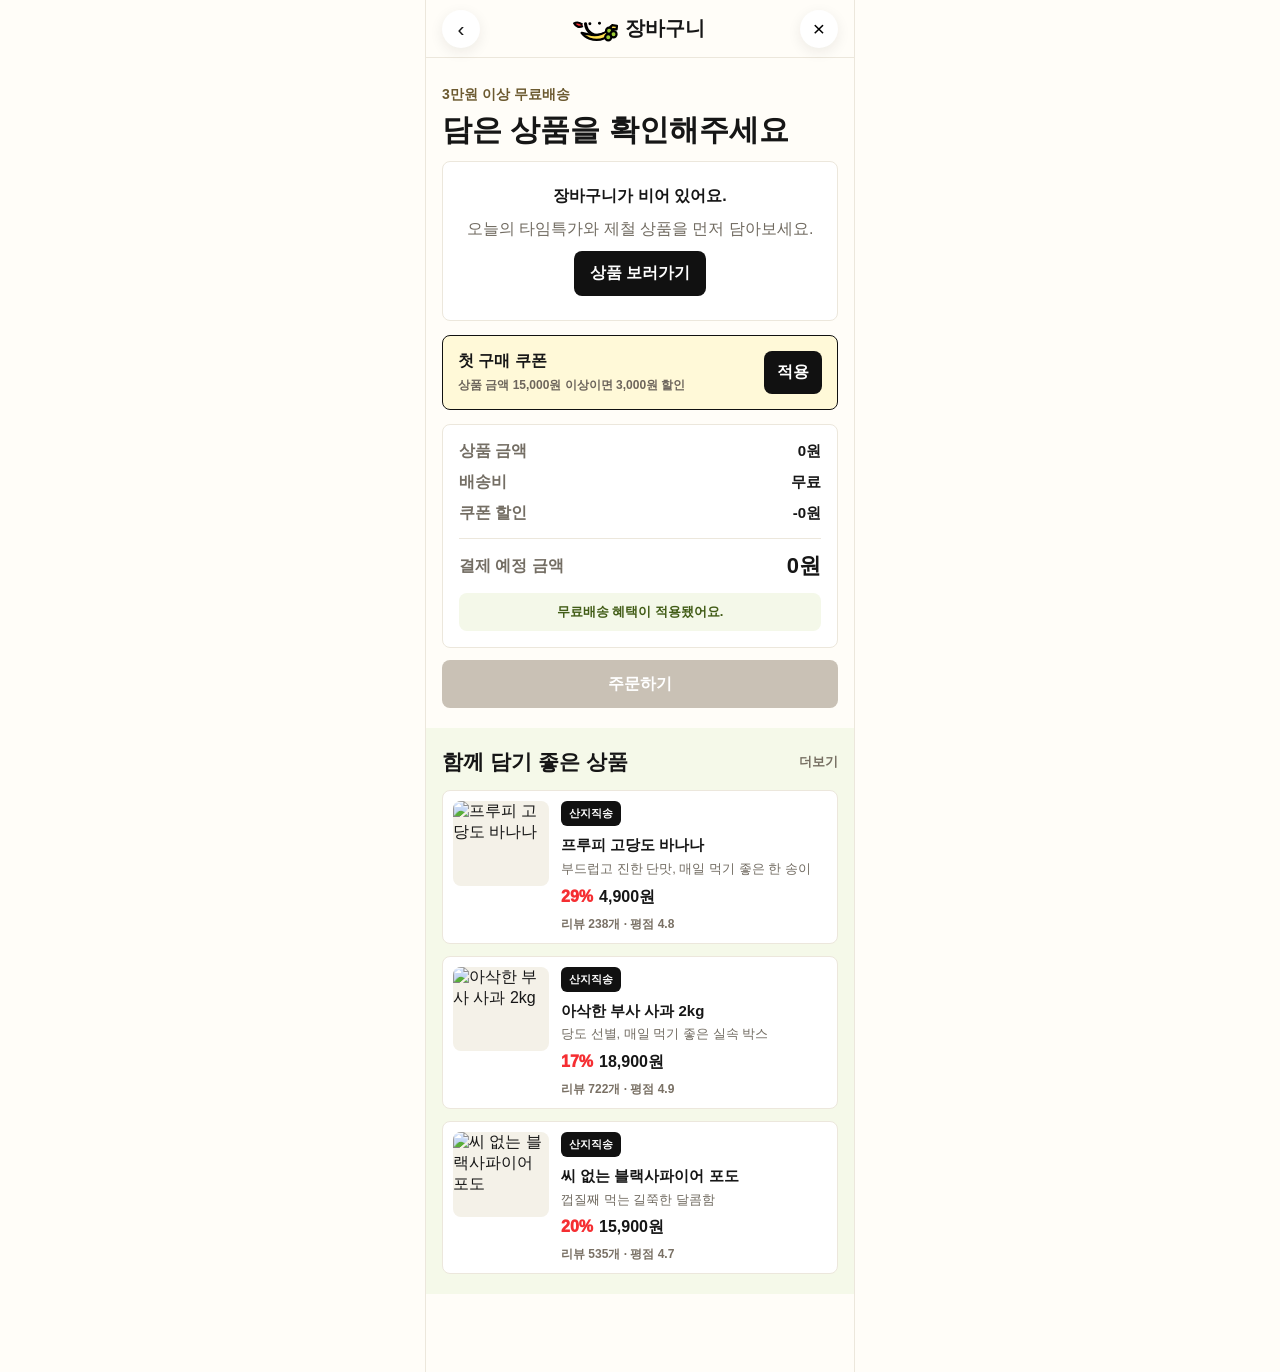
==== cart.html @ dadb6387 "Build mobile Fruity storefront" ====
<!doctype html>
<html lang="ko">
  <head>
    <meta charset="UTF-8" />
    <meta name="viewport" content="width=device-width, initial-scale=1.0" />
    <title>장바구니 | 프루피</title>
    <link rel="stylesheet" href="./styles.css" />
    <script defer src="./data.js"></script>
    <script defer src="./app.js"></script>
  </head>
  <body data-page="cart">
    <header class="topbar">
      <a class="icon-btn" href="./index.html" aria-label="뒤로">‹</a>
      <a class="brand" href="./index.html" aria-label="프루피 홈">
        <span class="logo-mark" aria-hidden="true">
          <svg viewBox="0 0 96 60" role="img">
            <path class="logo-face" d="M24 18c2 20 20 32 40 24 8-3 14-9 18-17" />
            <path class="logo-leaf" d="M17 20c-8-7-16-5-19-3 4 8 12 10 20 6" />
            <path class="logo-banana" d="M31 42c18 6 42 0 54-21l11 2-1 8-8-1c-8 20-30 30-54 22-8-3-14-7-18-13 6 1 10 2 16 3z" />
            <circle class="logo-grape" cx="78" cy="34" r="7" />
            <circle class="logo-grape" cx="88" cy="42" r="7" />
            <circle class="logo-grape" cx="76" cy="49" r="7" />
            <circle cx="34" cy="18" r="3.4" />
            <circle cx="56" cy="17" r="3.4" />
          </svg>
        </span>
        <span>장바구니</span>
      </a>
      <button class="icon-btn" type="button" data-cart-clear aria-label="비우기">×</button>
    </header>

    <main>
      <section class="page-head compact">
        <p>3만원 이상 무료배송</p>
        <h1>담은 상품을 확인해주세요</h1>
      </section>

      <section class="section cart-section">
        <div class="cart-list" id="cartItems"></div>
        <div class="coupon-box">
          <div>
            <strong>첫 구매 쿠폰</strong>
            <p>상품 금액 15,000원 이상이면 3,000원 할인</p>
          </div>
          <button type="button" data-coupon-apply>적용</button>
        </div>
        <div class="cart-summary" id="cartSummary"></div>
        <a class="checkout-btn" id="cartCheckout" href="./checkout.html">주문하기</a>
      </section>

      <section class="section soft">
        <div class="section-title">
          <h2>함께 담기 좋은 상품</h2>
          <a href="./category.html">더보기</a>
        </div>
        <div class="product-list" id="cartRecommendations"></div>
      </section>
    </main>
  </body>
</html>
---- styles.css ----
:root {
  color: #161616;
  background: #fffdf8;
  font-family: -apple-system, BlinkMacSystemFont, "Segoe UI", sans-serif;
  --red: #f52e32;
  --green: #6fb82b;
  --yellow: #ffe04f;
  --line: #ece7dc;
}

* {
  box-sizing: border-box;
}

body {
  margin: 0;
  background: #fffdf8;
  padding-bottom: 78px;
}

body.drawer-locked {
  overflow: hidden;
}

a {
  color: inherit;
  text-decoration: none;
}

button,
input,
textarea {
  font: inherit;
}

.topbar {
  position: sticky;
  top: 0;
  z-index: 10;
  display: flex;
  align-items: center;
  justify-content: space-between;
  height: 58px;
  padding: 0 16px;
  background: rgba(255, 253, 248, 0.94);
  border-bottom: 1px solid var(--line);
  backdrop-filter: blur(14px);
}

.topbar.transparent {
  position: fixed;
  width: 100%;
  background: transparent;
  border: 0;
}

.brand {
  display: inline-flex;
  align-items: center;
  gap: 8px;
  font-size: 20px;
  font-weight: 900;
}

.brand-compact {
  padding: 6px 10px;
  border-radius: 999px;
  background: rgba(255, 255, 255, 0.92);
  box-shadow: 0 4px 14px rgba(32, 24, 8, 0.08);
}

.logo-mark {
  width: 42px;
  height: 30px;
}

.logo-mark svg {
  width: 100%;
  height: 100%;
  overflow: visible;
}

.logo-face {
  fill: none;
  stroke: #000;
  stroke-width: 7;
  stroke-linecap: round;
}

.logo-leaf {
  fill: var(--red);
  stroke: #000;
  stroke-width: 5;
  stroke-linejoin: round;
}

.logo-banana {
  fill: var(--yellow);
  stroke: #000;
  stroke-width: 5;
  stroke-linejoin: round;
}

.logo-grape {
  fill: #9ccc35;
  stroke: #000;
  stroke-width: 5;
}

.mini-logo {
  display: inline-grid;
  place-items: center;
  width: 28px;
  height: 28px;
  border: 3px solid #000;
  border-radius: 8px;
  background: var(--yellow);
  font-size: 16px;
  font-weight: 900;
}

.icon-btn,
.icon-space {
  display: inline-grid;
  place-items: center;
  width: 38px;
  height: 38px;
  border: 0;
  border-radius: 50%;
  background: #fff;
  box-shadow: 0 4px 14px rgba(32, 24, 8, 0.08);
  font-size: 21px;
}

.hero {
  min-height: 370px;
  margin: 0 14px;
  border-radius: 0 0 24px 24px;
  background:
    linear-gradient(90deg, rgba(0, 0, 0, 0.58), rgba(0, 0, 0, 0.1)),
    url("https://images.unsplash.com/photo-1610348725531-843dff563e2c?auto=format&fit=crop&w=1200&q=80") center / cover;
  overflow: hidden;
  position: relative;
}

.hero-copy {
  position: relative;
  z-index: 1;
  padding: 38px 24px;
  max-width: 310px;
}

.hero p,
.page-head p,
.profile-card p {
  margin: 0 0 8px;
  color: #6c5a30;
  font-size: 14px;
  font-weight: 800;
}

.hero p,
.hero h1 {
  color: #fff;
  text-shadow: 0 2px 12px rgba(0, 0, 0, 0.2);
}

.hero h1,
.page-head h1,
.profile-card h1 {
  margin: 0;
  font-size: 30px;
  line-height: 1.18;
  letter-spacing: 0;
}

.primary-btn,
.checkout-btn,
.buy-bar a,
.buy-bar button {
  display: inline-flex;
  align-items: center;
  justify-content: center;
  min-height: 48px;
  border: 0;
  border-radius: 8px;
  background: #111;
  color: #fff;
  font-weight: 900;
}

.primary-btn {
  margin-top: 22px;
  padding: 0 20px;
}

.quick-tabs,
.filter-tabs {
  display: flex;
  gap: 8px;
  padding: 16px;
  overflow-x: auto;
}

.quick-tabs.menu-grid {
  display: grid;
  grid-template-columns: repeat(4, minmax(0, 1fr));
  overflow: visible;
}

.quick-tabs.menu-grid a {
  min-width: 0;
  padding: 12px 6px;
  font-size: 13px;
}

.quick-tabs a,
.filter-tabs a {
  flex: 0 0 auto;
  min-width: 74px;
  padding: 12px 14px;
  border: 1px solid var(--line);
  border-radius: 8px;
  background: #fff;
  text-align: center;
  font-weight: 900;
}

.coupon-band {
  display: flex;
  align-items: center;
  gap: 10px;
  margin: 0 16px 10px;
  padding: 14px;
  border-radius: 8px;
  background: #161616;
  color: #fff;
}

.coupon-band span {
  color: #ffe75f;
  font-size: 13px;
  font-weight: 900;
}

.coupon-band strong {
  flex: 1;
}

.coupon-band button {
  border: 0;
  border-radius: 7px;
  padding: 9px 12px;
  background: #fff;
  font-weight: 900;
}

.coupon-band button:disabled {
  color: #6b6257;
  background: #efe9dc;
}

.section {
  padding: 20px 16px;
}

.section.soft {
  background: #f5f9e9;
}

.trust-strip {
  display: grid;
  grid-template-columns: repeat(3, minmax(0, 1fr));
  gap: 8px;
  padding-top: 8px;
}

.trust-strip article {
  display: grid;
  gap: 4px;
  min-height: 74px;
  padding: 13px 8px;
  border: 1px solid var(--line);
  border-radius: 8px;
  background: #fff;
  text-align: center;
}

.trust-strip strong {
  font-size: 20px;
}

.trust-strip span {
  color: #6f675c;
  font-size: 12px;
  font-weight: 900;
}

.section-title,
.sort-row {
  display: flex;
  align-items: center;
  justify-content: space-between;
  margin-bottom: 14px;
}

.section-title h2 {
  margin: 0;
  font-size: 21px;
}

.section-title a,
.sort-row span {
  color: #766f62;
  font-size: 13px;
  font-weight: 800;
}

.flyer-row {
  display: grid;
  grid-auto-flow: column;
  grid-auto-columns: 78%;
  gap: 12px;
  overflow-x: auto;
}

.flyer {
  min-height: 132px;
  padding: 18px;
  border-radius: 8px;
  position: relative;
  overflow: hidden;
  background-size: cover;
  background-position: center;
  color: #fff;
}

.flyer::before {
  content: "";
  position: absolute;
  inset: 0;
  background: linear-gradient(90deg, rgba(0, 0, 0, 0.62), rgba(0, 0, 0, 0.08));
}

.flyer > * {
  position: relative;
  z-index: 1;
}

.flyer-banana {
  background-image: url("https://images.unsplash.com/photo-1571771894821-ce9b6c11b08e?auto=format&fit=crop&w=900&q=80");
}

.flyer-cucumber {
  background-image: url("https://images.unsplash.com/photo-1449300079323-02e209d9d3a6?auto=format&fit=crop&w=900&q=80");
}

.flyer span,
.pill {
  display: inline-flex;
  width: fit-content;
  padding: 5px 8px;
  border-radius: 6px;
  background: #111;
  color: #fff;
  font-size: 11px;
  font-weight: 900;
}

.flyer strong {
  display: block;
  margin-top: 12px;
  font-size: 19px;
  line-height: 1.28;
}

.product-grid {
  display: grid;
  grid-template-columns: repeat(2, minmax(0, 1fr));
  gap: 14px;
}

.product-grid.wide {
  padding-bottom: 20px;
}

.product-card,
.list-item,
.cart-item,
.profile-card,
.total-box,
.order-form,
.menu-list {
  border: 1px solid var(--line);
  border-radius: 8px;
  background: #fff;
}

.product-card {
  padding: 10px;
}

.product-photo {
  aspect-ratio: 1 / 0.88;
  margin: 0;
  border-radius: 8px;
  background: #f4f1e8;
  overflow: hidden;
}

.product-photo img {
  width: 100%;
  height: 100%;
  display: block;
  object-fit: cover;
}

.card-meta {
  display: flex;
  align-items: center;
  justify-content: space-between;
  gap: 6px;
  margin-top: 10px;
}

.review-chip,
.review-line {
  color: #797064;
  font-size: 11px;
  font-weight: 900;
}

.review-line {
  display: inline-block;
  margin-top: 8px;
  font-size: 12px;
}

.product-card h3,
.list-item h3,
.cart-item h3 {
  margin: 9px 0 5px;
  font-size: 15px;
  line-height: 1.3;
}

.product-card p,
.list-item p,
.cart-item p,
.description p {
  margin: 0;
  color: #716b61;
  font-size: 13px;
  line-height: 1.45;
}

.price-row {
  display: flex;
  gap: 6px;
  align-items: baseline;
  margin-top: 8px;
}

.price-row em,
.detail-price em {
  color: var(--red);
  font-style: normal;
  font-weight: 950;
}

.price-row strong {
  font-size: 16px;
}

.product-list {
  display: grid;
  gap: 12px;
}

.list-item,
.cart-item {
  display: grid;
  grid-template-columns: 96px 1fr;
  gap: 12px;
  padding: 10px;
}

.page-head {
  padding: 28px 16px 12px;
}

.page-head.compact {
  padding-bottom: 0;
}

.detail-hero {
  height: 430px;
  background: #f4f1e8;
}

.detail-hero img {
  width: 100%;
  height: 100%;
  display: block;
  object-fit: cover;
}

.detail-info {
  margin-top: -18px;
  padding: 24px 18px 120px;
  border-radius: 18px 18px 0 0;
  background: #fffdf8;
  position: relative;
}

.detail-info h1 {
  margin: 14px 0 8px;
  font-size: 26px;
  line-height: 1.22;
}

.detail-info > p {
  margin: 0;
  color: #716b61;
}

.detail-price {
  display: flex;
  align-items: baseline;
  gap: 8px;
  margin: 18px 0;
}

.detail-price strong {
  font-size: 28px;
}

.detail-price del {
  color: #9b958a;
}

dl {
  display: grid;
  gap: 10px;
  margin: 0;
  padding: 15px;
  border-radius: 8px;
  background: #fff;
  border: 1px solid var(--line);
}

.review-summary {
  display: flex;
  align-items: center;
  gap: 8px;
  margin: 0 0 16px;
  color: #6b6257;
  font-size: 14px;
  font-weight: 900;
}

.review-summary strong {
  color: #111;
}

.md-strip {
  display: grid;
  grid-template-columns: repeat(3, minmax(0, 1fr));
  gap: 7px;
  margin: 0 0 16px;
}

.md-strip span {
  display: grid;
  place-items: center;
  min-height: 38px;
  border-radius: 8px;
  background: #f4f8e9;
  color: #415c16;
  font-size: 12px;
  font-weight: 950;
  text-align: center;
}

dl div {
  display: flex;
  justify-content: space-between;
  gap: 16px;
}

dt {
  color: #777064;
  font-weight: 800;
}

dd {
  margin: 0;
  text-align: right;
  font-weight: 800;
}

.detail-tabs {
  position: sticky;
  top: 58px;
  z-index: 8;
  display: grid;
  grid-template-columns: repeat(4, 1fr);
  background: #fff;
  border-top: 1px solid var(--line);
  border-bottom: 1px solid var(--line);
}

.detail-tabs a {
  display: grid;
  place-items: center;
  min-height: 48px;
  color: #5f574d;
  font-size: 13px;
  font-weight: 900;
}

.detail-section {
  padding: 26px 16px;
  background: #fffdf8;
  border-bottom: 8px solid #f3efe5;
}

.detail-section h2 {
  margin: 0 0 14px;
  font-size: 21px;
}

.wide-detail-image {
  width: 100%;
  aspect-ratio: 1 / 0.72;
  display: block;
  object-fit: cover;
  border-radius: 8px;
  margin-bottom: 16px;
}

.detail-section > p {
  margin: 0;
  color: #5f574d;
  line-height: 1.65;
  font-weight: 700;
}

.point-list {
  display: grid;
  gap: 10px;
  padding: 0;
  margin: 18px 0;
  list-style: none;
}

.point-list li {
  padding: 14px;
  border-radius: 8px;
  background: #fff;
  border: 1px solid var(--line);
  font-weight: 900;
}

.point-list li::before {
  content: "✓";
  margin-right: 8px;
  color: var(--green);
  font-weight: 950;
}

.info-panel,
.packing-panel,
.review-card,
.qna-list details,
.notice-grid article {
  border: 1px solid var(--line);
  border-radius: 8px;
  background: #fff;
}

.info-panel {
  padding: 16px;
}

.info-panel h3 {
  margin: 0 0 8px;
  font-size: 16px;
}

.info-panel p {
  margin: 0;
  color: #6d655c;
  line-height: 1.55;
}

.packing-panel {
  margin-top: 12px;
  padding: 16px;
}

.packing-panel h3 {
  margin: 0 0 12px;
  font-size: 16px;
}

.packing-panel div {
  display: grid;
  grid-template-columns: 28px 1fr;
  gap: 10px;
  align-items: start;
}

.packing-panel span {
  display: grid;
  place-items: center;
  width: 28px;
  height: 28px;
  border-radius: 50%;
  background: #111;
  color: #fff;
  font-size: 13px;
  font-weight: 950;
}

.packing-panel p {
  margin: 4px 0 12px;
  color: #5f574d;
  line-height: 1.45;
  font-weight: 800;
}

.review-list {
  display: grid;
  gap: 10px;
}

.review-card {
  padding: 15px;
}

.review-card div {
  display: flex;
  justify-content: space-between;
  gap: 12px;
}

.review-card span {
  color: #8a8176;
  font-size: 12px;
  font-weight: 800;
}

.review-card p {
  margin: 8px 0;
  color: #ffb400;
  letter-spacing: 0;
}

.review-card blockquote {
  margin: 0;
  color: #5f574d;
  line-height: 1.5;
}

.line-btn {
  border: 1px solid #111;
  border-radius: 8px;
  background: #fff;
  padding: 8px 11px;
  font-size: 13px;
  font-weight: 900;
}

.qna-list {
  display: grid;
  gap: 10px;
}

.qna-list details {
  padding: 0;
  overflow: hidden;
}

.qna-list summary {
  display: flex;
  gap: 10px;
  padding: 15px;
  cursor: pointer;
  font-weight: 900;
  list-style: none;
}

.qna-list summary::-webkit-details-marker {
  display: none;
}

.qna-list p {
  display: flex;
  gap: 10px;
  margin: 0;
  padding: 15px;
  background: #f8f5ee;
  color: #5f574d;
  line-height: 1.55;
}

.qna-list span {
  flex: 0 0 auto;
  font-weight: 950;
}

.notice-grid {
  display: grid;
  gap: 10px;
}

.notice-grid article {
  padding: 15px;
}

.notice-grid p {
  margin: 8px 0 0;
  color: #6b6257;
  line-height: 1.55;
}

.buy-bar {
  position: fixed;
  left: 0;
  right: 0;
  bottom: 0;
  display: grid;
  grid-template-columns: 0.72fr 1fr 1fr;
  gap: 8px;
  padding: 12px 14px 16px;
  background: rgba(255, 253, 248, 0.96);
  border-top: 1px solid var(--line);
}

.buy-bar button {
  background: #fff;
  color: #111;
  border: 1px solid #111;
}

.buy-bar .wish-btn {
  border-color: var(--line);
  color: #52483e;
}

.cart-list {
  display: grid;
  gap: 12px;
}

.cart-item .product-photo {
  aspect-ratio: 1;
}

.cart-section {
  padding-top: 14px;
}

.cart-info {
  position: relative;
  min-width: 0;
  padding-right: 28px;
}

.cart-remove {
  position: absolute;
  top: 0;
  right: 0;
  display: grid;
  place-items: center;
  width: 25px;
  height: 25px;
  border: 0;
  border-radius: 50%;
  background: #f4f0e8;
  color: #6c6257;
  font-size: 18px;
  font-weight: 900;
}

.cart-control {
  display: inline-grid;
  grid-template-columns: 34px 38px 34px;
  align-items: center;
  overflow: hidden;
  margin-top: 10px;
  border: 1px solid var(--line);
  border-radius: 8px;
  background: #fffdf8;
}

.cart-control button {
  display: grid;
  place-items: center;
  width: 34px;
  height: 34px;
  border: 0;
  background: #fff;
  font-size: 18px;
  font-weight: 950;
}

.cart-control span {
  text-align: center;
  font-weight: 950;
}

.cart-info > strong {
  display: block;
  margin-top: 10px;
  font-size: 17px;
}

.coupon-box {
  display: flex;
  align-items: center;
  gap: 12px;
  margin-top: 14px;
  padding: 15px;
  border: 1px solid #111;
  border-radius: 8px;
  background: #fff9d8;
}

.coupon-box div {
  flex: 1;
  min-width: 0;
}

.coupon-box strong {
  display: block;
  margin-bottom: 5px;
}

.coupon-box p {
  margin: 0;
  color: #6d655c;
  font-size: 12px;
  line-height: 1.4;
  font-weight: 800;
}

.coupon-box button {
  flex: 0 0 auto;
  border: 0;
  border-radius: 8px;
  padding: 11px 13px;
  background: #111;
  color: #fff;
  font-weight: 950;
}

.coupon-box button:disabled {
  background: #8d857a;
}

.total-box {
  display: flex;
  justify-content: space-between;
  align-items: center;
  margin-top: 16px;
  padding: 16px;
}

.total-box span {
  color: #746e64;
  font-weight: 800;
}

.total-box strong {
  font-size: 22px;
}

.cart-summary {
  display: grid;
  gap: 10px;
  margin-top: 14px;
  padding: 16px;
  border: 1px solid var(--line);
  border-radius: 8px;
  background: #fff;
}

.cart-summary div {
  display: flex;
  align-items: center;
  justify-content: space-between;
  gap: 12px;
}

.cart-summary span {
  color: #746e64;
  font-weight: 800;
}

.cart-summary strong {
  font-size: 15px;
}

.cart-summary .summary-total {
  margin-top: 4px;
  padding-top: 12px;
  border-top: 1px solid var(--line);
}

.cart-summary .summary-total strong {
  font-size: 22px;
}

.cart-summary p {
  margin: 2px 0 0;
  padding: 10px 12px;
  border-radius: 8px;
  background: #f4f8e9;
  color: #415c16;
  font-size: 13px;
  font-weight: 900;
  text-align: center;
}

.checkout-btn {
  width: 100%;
  margin-top: 12px;
}

.checkout-btn.disabled {
  pointer-events: none;
  background: #c9c1b5;
}

.order-form {
  display: grid;
  gap: 14px;
  margin: 18px 16px 0;
  padding: 16px;
}

.order-form label {
  display: grid;
  gap: 8px;
  color: #6a6258;
  font-size: 13px;
  font-weight: 900;
}

.order-form input,
.order-form textarea {
  width: 100%;
  border: 1px solid var(--line);
  border-radius: 8px;
  padding: 13px;
  background: #fffdf8;
}

.order-form textarea {
  min-height: 88px;
  resize: vertical;
}

.profile-card {
  display: flex;
  justify-content: space-between;
  align-items: center;
  margin: 18px 16px 0;
  padding: 22px;
  background: linear-gradient(145deg, #fff7cc, #dcf3b2);
}

.profile-card span {
  display: grid;
  place-items: center;
  width: 54px;
  height: 54px;
  border-radius: 50%;
  background: #111;
  color: #fff;
  font-weight: 950;
}

.menu-list {
  overflow: hidden;
}

.menu-list a {
  display: flex;
  justify-content: space-between;
  padding: 18px;
  border-bottom: 1px solid var(--line);
  font-weight: 900;
}

.menu-list a:last-child {
  border-bottom: 0;
}

.bottom-nav {
  position: fixed;
  left: 0;
  right: 0;
  bottom: 0;
  z-index: 9;
  display: grid;
  grid-template-columns: repeat(4, 1fr);
  min-height: 64px;
  background: #fff;
  border-top: 1px solid var(--line);
}

.bottom-nav a {
  display: grid;
  place-items: center;
  color: #82796c;
  font-size: 13px;
  font-weight: 900;
}

.bottom-nav a.active {
  color: #111;
}

.toast {
  position: fixed;
  left: 50%;
  bottom: 86px;
  z-index: 30;
  width: min(360px, calc(100% - 32px));
  padding: 14px 16px;
  border-radius: 8px;
  background: rgba(17, 17, 17, 0.94);
  color: #fff;
  text-align: center;
  font-size: 14px;
  font-weight: 900;
  opacity: 0;
  pointer-events: none;
  transform: translate(-50%, 12px);
  transition: 0.2s ease;
}

.toast.show {
  opacity: 1;
  transform: translate(-50%, 0);
}

.menu-drawer {
  position: fixed;
  inset: 0;
  z-index: 40;
  display: flex;
  align-items: flex-end;
  background: rgba(0, 0, 0, 0.34);
  opacity: 0;
  pointer-events: none;
  transition: opacity 0.22s ease;
}

.menu-drawer.visible {
  pointer-events: auto;
}

.menu-drawer.open {
  opacity: 1;
}

.menu-drawer > div {
  width: 100%;
  padding: 20px 16px 28px;
  border-radius: 18px 18px 0 0;
  background: #fffdf8;
  box-shadow: 0 -12px 32px rgba(0, 0, 0, 0.18);
  transform: translateY(100%);
  transition: transform 0.24s cubic-bezier(0.2, 0.9, 0.2, 1);
}

.menu-drawer.open > div {
  transform: translateY(0);
}

.menu-drawer strong {
  display: block;
  margin-bottom: 14px;
  font-size: 20px;
}

.menu-drawer a {
  display: flex;
  justify-content: space-between;
  padding: 15px 0;
  border-bottom: 1px solid var(--line);
  font-weight: 950;
}

.menu-drawer a::after {
  content: "›";
  color: #8a8176;
}

.drawer-close {
  float: right;
  width: 36px;
  height: 36px;
  border: 0;
  border-radius: 50%;
  background: #111;
  color: #fff;
  font-size: 23px;
  line-height: 1;
}

.empty-box {
  display: grid;
  gap: 10px;
  padding: 24px 18px;
  border: 1px solid var(--line);
  border-radius: 8px;
  background: #fff;
  text-align: center;
}

.empty-box p {
  margin: 0;
  color: #716b61;
  line-height: 1.5;
}

.empty-box a {
  display: inline-flex;
  justify-content: center;
  justify-self: center;
  min-width: 132px;
  padding: 12px 14px;
  border-radius: 8px;
  background: #111;
  color: #fff;
  font-weight: 950;
}

@media (min-width: 560px) {
  body {
    max-width: 430px;
    margin: 0 auto;
    border-left: 1px solid var(--line);
    border-right: 1px solid var(--line);
  }

  .bottom-nav,
  .buy-bar,
  .topbar.transparent {
    left: 50%;
    width: 430px;
    transform: translateX(-50%);
  }
}
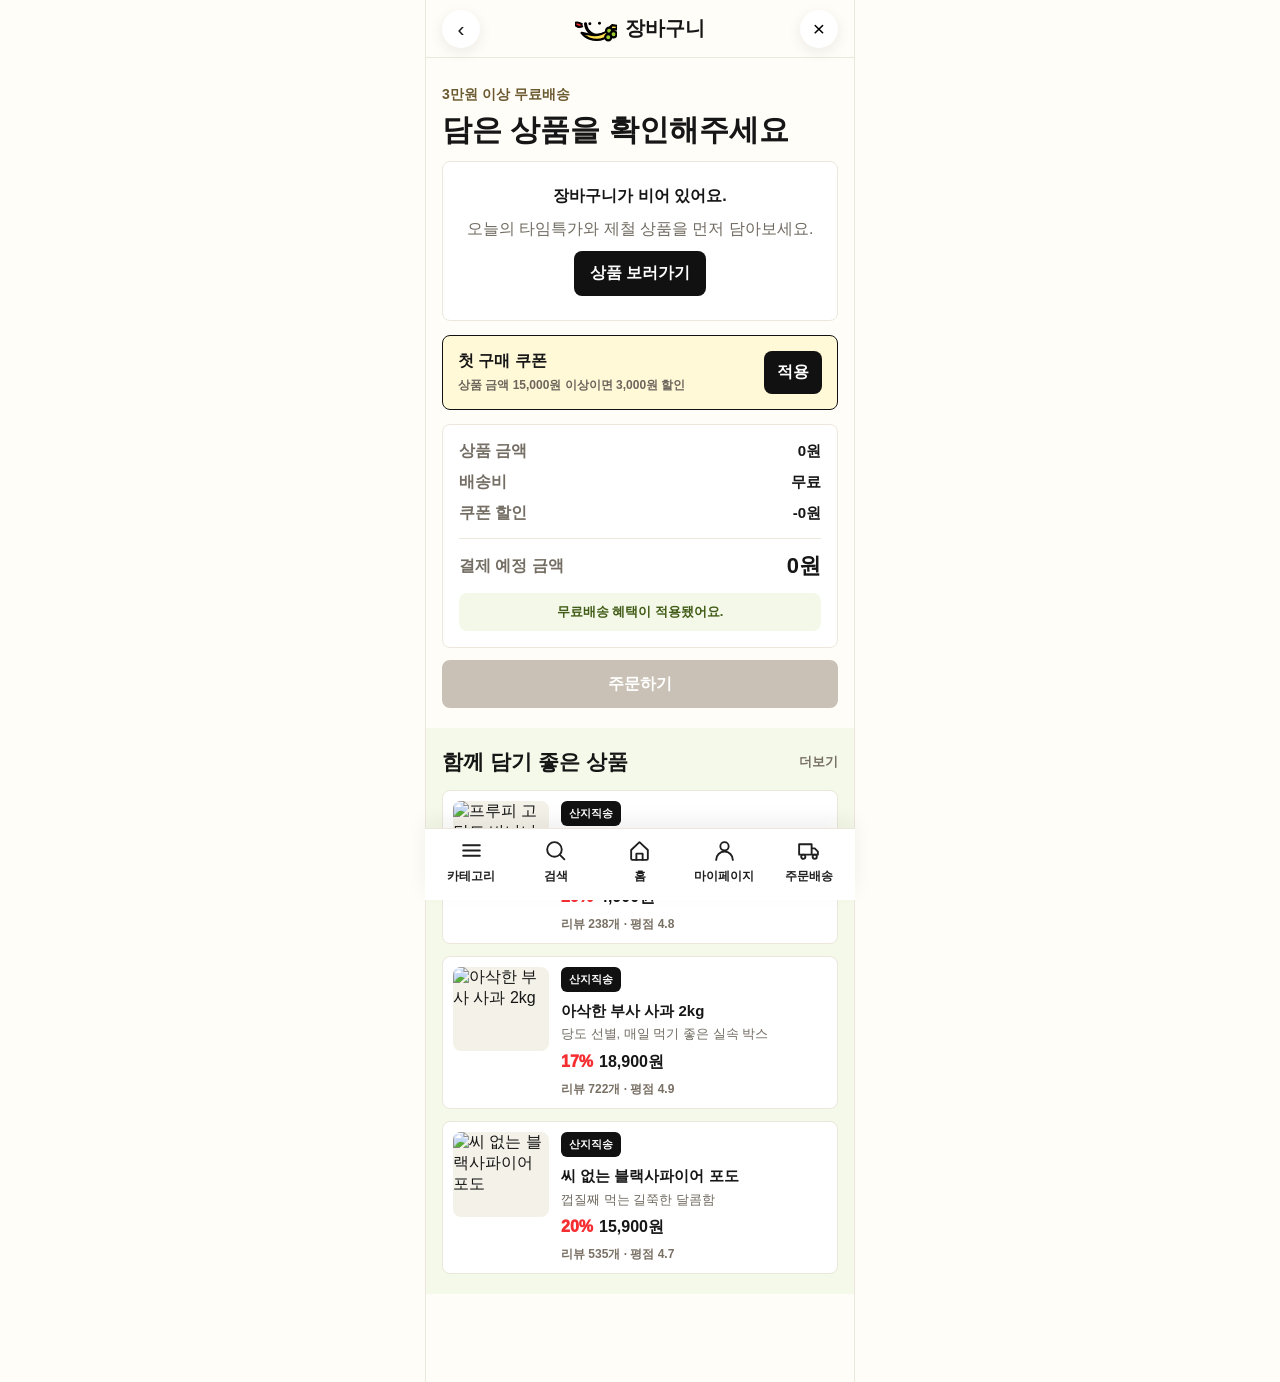
==== commit 4522f21e: "Implement mobile storefront navigation flows" ====
--- a/cart.html
+++ b/cart.html
@@ -7,54 +7,24 @@
     <link rel="stylesheet" href="./styles.css" />
     <script defer src="./data.js"></script>
     <script defer src="./app.js"></script>
+    <script defer src="./nav.js"></script>
   </head>
   <body data-page="cart">
     <header class="topbar">
       <a class="icon-btn" href="./index.html" aria-label="뒤로">‹</a>
-      <a class="brand" href="./index.html" aria-label="프루피 홈">
-        <span class="logo-mark" aria-hidden="true">
-          <svg viewBox="0 0 96 60" role="img">
-            <path class="logo-face" d="M24 18c2 20 20 32 40 24 8-3 14-9 18-17" />
-            <path class="logo-leaf" d="M17 20c-8-7-16-5-19-3 4 8 12 10 20 6" />
-            <path class="logo-banana" d="M31 42c18 6 42 0 54-21l11 2-1 8-8-1c-8 20-30 30-54 22-8-3-14-7-18-13 6 1 10 2 16 3z" />
-            <circle class="logo-grape" cx="78" cy="34" r="7" />
-            <circle class="logo-grape" cx="88" cy="42" r="7" />
-            <circle class="logo-grape" cx="76" cy="49" r="7" />
-            <circle cx="34" cy="18" r="3.4" />
-            <circle cx="56" cy="17" r="3.4" />
-          </svg>
-        </span>
-        <span>장바구니</span>
-      </a>
+      <a class="brand" href="./index.html"><img class="logo-mark" src="./logo.svg" alt="" /><span>장바구니</span></a>
       <button class="icon-btn" type="button" data-cart-clear aria-label="비우기">×</button>
     </header>
-
     <main>
-      <section class="page-head compact">
-        <p>3만원 이상 무료배송</p>
-        <h1>담은 상품을 확인해주세요</h1>
-      </section>
-
+      <section class="page-head compact"><p>3만원 이상 무료배송</p><h1>담은 상품을 확인해주세요</h1></section>
       <section class="section cart-section">
         <div class="cart-list" id="cartItems"></div>
-        <div class="coupon-box">
-          <div>
-            <strong>첫 구매 쿠폰</strong>
-            <p>상품 금액 15,000원 이상이면 3,000원 할인</p>
-          </div>
-          <button type="button" data-coupon-apply>적용</button>
-        </div>
+        <div class="coupon-box"><div><strong>첫 구매 쿠폰</strong><p>상품 금액 15,000원 이상이면 3,000원 할인</p></div><button type="button" data-coupon-apply>적용</button></div>
         <div class="cart-summary" id="cartSummary"></div>
         <a class="checkout-btn" id="cartCheckout" href="./checkout.html">주문하기</a>
       </section>
-
-      <section class="section soft">
-        <div class="section-title">
-          <h2>함께 담기 좋은 상품</h2>
-          <a href="./category.html">더보기</a>
-        </div>
-        <div class="product-list" id="cartRecommendations"></div>
-      </section>
+      <section class="section soft"><div class="section-title"><h2>함께 담기 좋은 상품</h2><a href="./category.html">더보기</a></div><div class="product-list" id="cartRecommendations"></div></section>
     </main>
+    <nav class="bottom-nav icon-nav" data-bottom-nav aria-label="하단 메뉴"></nav>
   </body>
 </html>
--- a/styles.css
+++ b/styles.css
@@ -15,7 +15,7 @@
 body {
   margin: 0;
   background: #fffdf8;
-  padding-bottom: 78px;
+  padding-bottom: calc(88px + env(safe-area-inset-bottom));
 }
 
 body.drawer-locked {
@@ -60,6 +60,12 @@
   gap: 8px;
   font-size: 20px;
   font-weight: 900;
+}
+
+.brand-logo {
+  width: 42px;
+  height: 30px;
+  object-fit: contain;
 }
 
 .brand-compact {
@@ -202,16 +208,29 @@
   overflow-x: auto;
 }
 
-.quick-tabs.menu-grid {
-  display: grid;
-  grid-template-columns: repeat(4, minmax(0, 1fr));
-  overflow: visible;
-}
-
-.quick-tabs.menu-grid a {
-  min-width: 0;
-  padding: 12px 6px;
+.quick-tabs.farmer-tabs {
+  position: sticky;
+  top: 58px;
+  z-index: 8;
+  gap: 7px;
+  padding: 12px 16px;
+  background: rgba(255, 253, 248, 0.94);
+  border-bottom: 1px solid var(--line);
+  backdrop-filter: blur(14px);
+}
+
+.quick-tabs.farmer-tabs a {
+  min-width: auto;
+  padding: 10px 13px;
+  border-color: #111;
+  border-radius: 999px;
+  white-space: nowrap;
   font-size: 13px;
+}
+
+.quick-tabs.farmer-tabs a.active {
+  background: #111;
+  color: #fff;
 }
 
 .quick-tabs a,
@@ -258,6 +277,138 @@
 .coupon-band button:disabled {
   color: #6b6257;
   background: #efe9dc;
+}
+
+.deal-head {
+  background: linear-gradient(145deg, #141414, #43331f);
+  color: #fff;
+}
+
+.deal-head p {
+  color: #ffe67a;
+}
+
+.timer-box {
+  display: inline-flex;
+  align-items: center;
+  gap: 8px;
+  margin-top: 16px;
+  padding: 10px 12px;
+  border-radius: 8px;
+  background: rgba(255, 255, 255, 0.12);
+  font-size: 13px;
+  font-weight: 900;
+}
+
+.timer-box strong {
+  color: #ffe04f;
+  font-variant-numeric: tabular-nums;
+}
+
+.search-box {
+  display: flex;
+  align-items: center;
+  gap: 10px;
+  margin: 14px 16px 0;
+  padding: 13px 15px;
+  border: 1px solid var(--line);
+  border-radius: 8px;
+  background: #fff;
+  color: #6e665b;
+  font-weight: 900;
+}
+
+.search-box input {
+  width: 100%;
+  border: 0;
+  outline: 0;
+  background: transparent;
+  font-size: 16px;
+  font-weight: 800;
+}
+
+.popular-keywords {
+  display: flex;
+  gap: 8px;
+  overflow-x: auto;
+  margin: 12px 16px 0;
+  padding-bottom: 2px;
+  scrollbar-width: none;
+}
+
+.popular-keywords::-webkit-scrollbar {
+  display: none;
+}
+
+.popular-keywords button {
+  flex: 0 0 auto;
+  border: 0;
+  border-radius: 8px;
+  padding: 9px 12px;
+  background: #fff4ca;
+  color: #1f1f1f;
+  font-size: 13px;
+  font-weight: 950;
+}
+
+.event-stack {
+  display: grid;
+  gap: 12px;
+}
+
+.event-stack article,
+.order-timeline article {
+  padding: 18px;
+  border: 1px solid var(--line);
+  border-radius: 8px;
+  background: #fff;
+}
+
+.event-stack article strong,
+.order-timeline article strong {
+  display: block;
+  margin-bottom: 8px;
+  font-size: 18px;
+}
+
+.event-stack article p,
+.order-timeline article p {
+  margin: 0;
+  color: #70685d;
+  line-height: 1.5;
+}
+
+.event-stack button {
+  width: 100%;
+  margin-top: 14px;
+  border: 0;
+  border-radius: 8px;
+  padding: 13px 14px;
+  background: #111;
+  color: #fff;
+  font-weight: 950;
+}
+
+.order-timeline {
+  display: grid;
+  gap: 12px;
+}
+
+.order-timeline article {
+  position: relative;
+  padding-left: 44px;
+}
+
+.order-timeline article::before {
+  content: "";
+  position: absolute;
+  left: 18px;
+  top: 21px;
+  width: 12px;
+  height: 12px;
+  border-radius: 50%;
+  background: #e82f2f;
+  box-shadow: 0 0 0 5px #ffe9c9;
 }
 
 .section {
@@ -1106,22 +1257,74 @@
   bottom: 0;
   z-index: 9;
   display: grid;
-  grid-template-columns: repeat(4, 1fr);
-  min-height: 64px;
+  grid-template-columns: repeat(5, 1fr);
+  min-height: calc(72px + env(safe-area-inset-bottom));
+  padding: 6px 4px calc(8px + env(safe-area-inset-bottom));
   background: #fff;
   border-top: 1px solid var(--line);
+  box-shadow: 0 -8px 18px rgba(31, 27, 18, 0.06);
+}
+
+.bottom-nav.scroll-nav {
+  display: flex;
+  align-items: center;
+  gap: 0;
+  overflow-x: auto;
+  min-height: 62px;
+  padding: 0 8px;
+  scrollbar-width: none;
+}
+
+.bottom-nav.scroll-nav::-webkit-scrollbar {
+  display: none;
+}
+
+.bottom-nav.scroll-nav a {
+  flex: 0 0 auto;
+  min-width: 74px;
+  padding: 0 8px;
 }
 
 .bottom-nav a {
   display: grid;
+  grid-template-rows: 30px 18px;
   place-items: center;
-  color: #82796c;
-  font-size: 13px;
-  font-weight: 900;
+  gap: 2px;
+  color: #1f1f1f;
+  font-size: 12px;
+  font-weight: 900;
+  line-height: 1;
+  border-radius: 8px;
+  transition: color 0.18s ease, background 0.18s ease, transform 0.18s ease;
+}
+
+.bottom-nav a span {
+  display: grid;
+  place-items: center;
+  width: 32px;
+  height: 30px;
+}
+
+.bottom-nav a svg {
+  width: 25px;
+  height: 25px;
+  fill: none;
+  stroke: currentColor;
+  stroke-width: 1.8;
+  stroke-linecap: round;
+  stroke-linejoin: round;
+}
+
+.bottom-nav a b {
+  font-size: 12px;
+  letter-spacing: 0;
+  white-space: nowrap;
 }
 
 .bottom-nav a.active {
-  color: #111;
+  color: #e82f2f;
+  background: #fff7d7;
+  transform: translateY(-1px);
 }
 
 .toast {
@@ -1184,8 +1387,48 @@
 
 .menu-drawer strong {
   display: block;
-  margin-bottom: 14px;
+  margin-bottom: 6px;
   font-size: 20px;
+}
+
+.menu-drawer p {
+  margin: 0 0 14px;
+  color: #6d655c;
+  font-size: 13px;
+  line-height: 1.45;
+  font-weight: 800;
+}
+
+.drawer-highlight {
+  display: grid;
+  grid-template-columns: 1fr auto;
+  gap: 8px;
+  align-items: center;
+  margin-bottom: 12px;
+  padding: 14px;
+  border-radius: 8px;
+  background: #111;
+  color: #fff;
+}
+
+.drawer-highlight span {
+  grid-column: 1 / -1;
+  color: #ffe75f;
+  font-size: 12px;
+  font-weight: 950;
+}
+
+.drawer-highlight b {
+  font-size: 20px;
+}
+
+.drawer-highlight button {
+  border: 0;
+  border-radius: 8px;
+  padding: 10px 12px;
+  background: #fff;
+  color: #111;
+  font-weight: 950;
 }
 
 .menu-drawer a {
@@ -1241,6 +1484,24 @@
   font-weight: 950;
 }
 
+@media (prefers-reduced-motion: no-preference) {
+  main {
+    animation: pageIn 0.22s ease both;
+  }
+
+  @keyframes pageIn {
+    from {
+      opacity: 0;
+      transform: translateY(8px);
+    }
+
+    to {
+      opacity: 1;
+      transform: translateY(0);
+    }
+  }
+}
+
 @media (min-width: 560px) {
   body {
     max-width: 430px;
